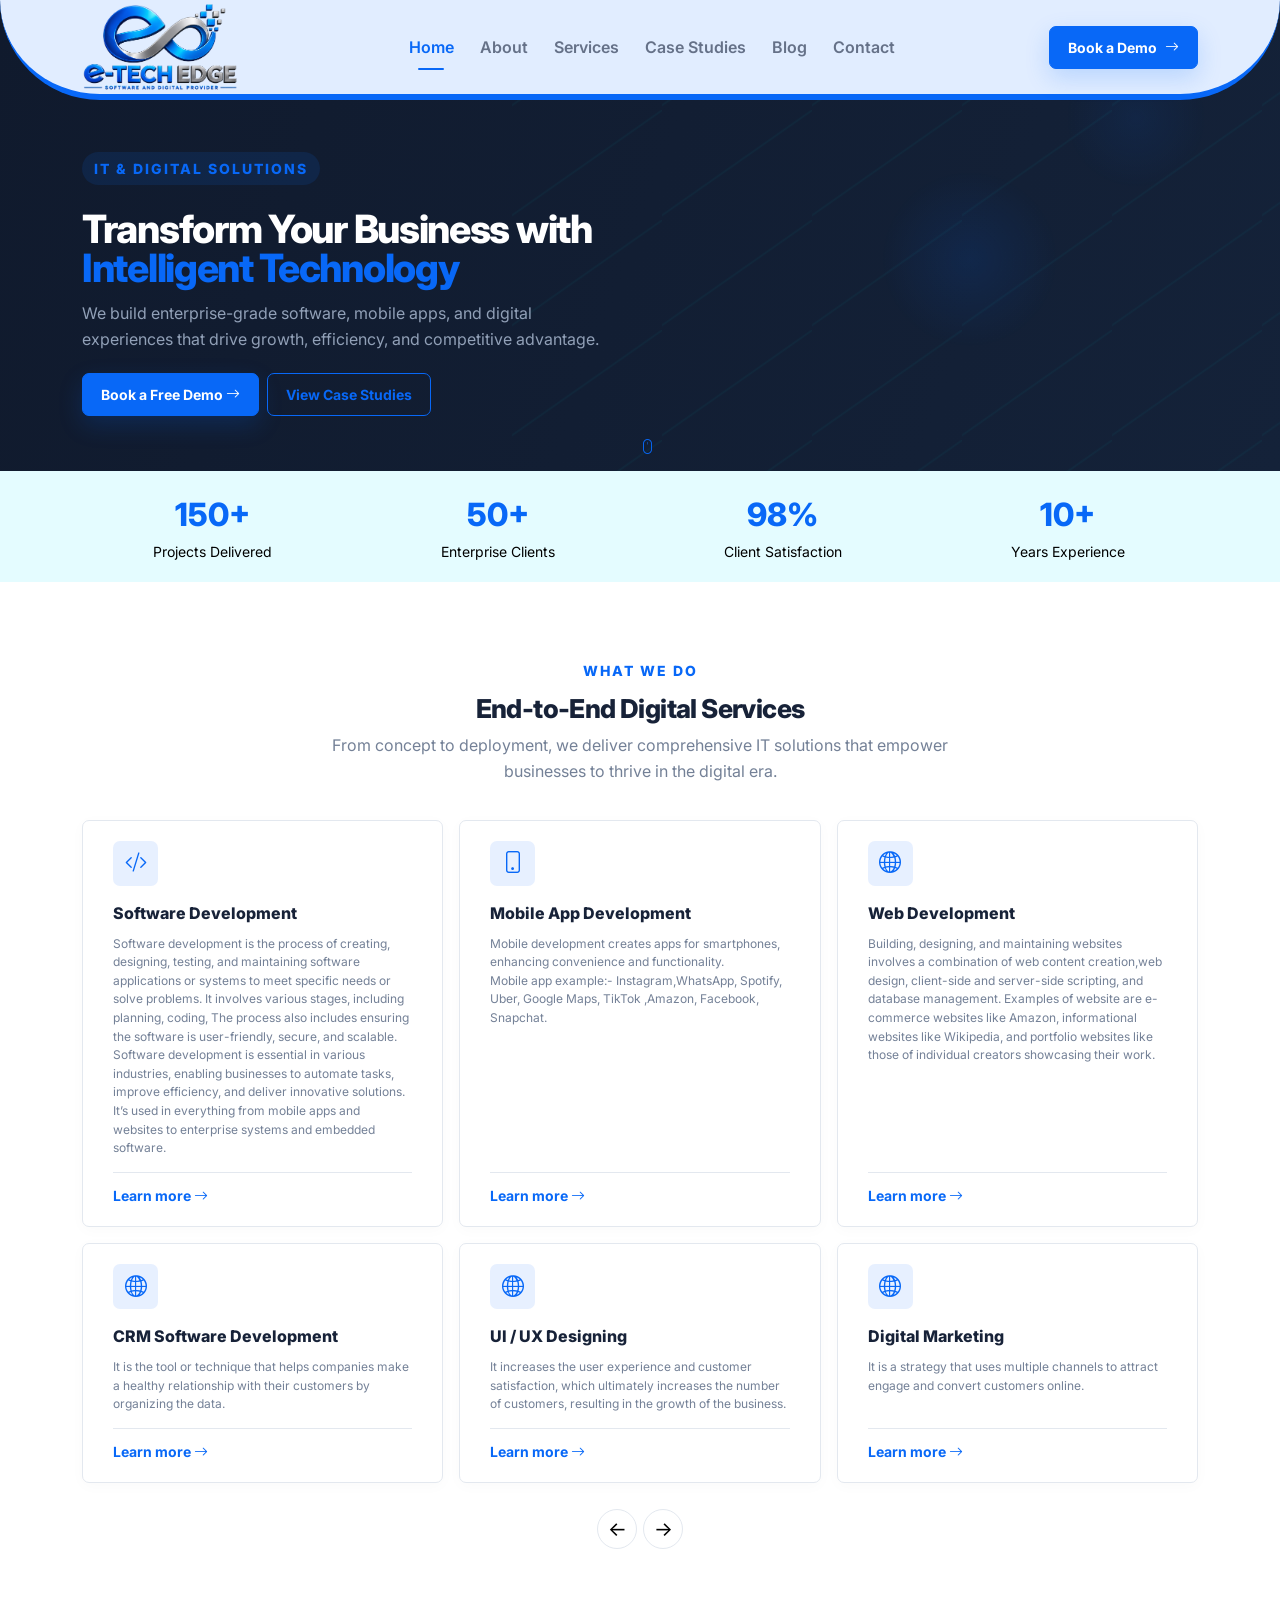
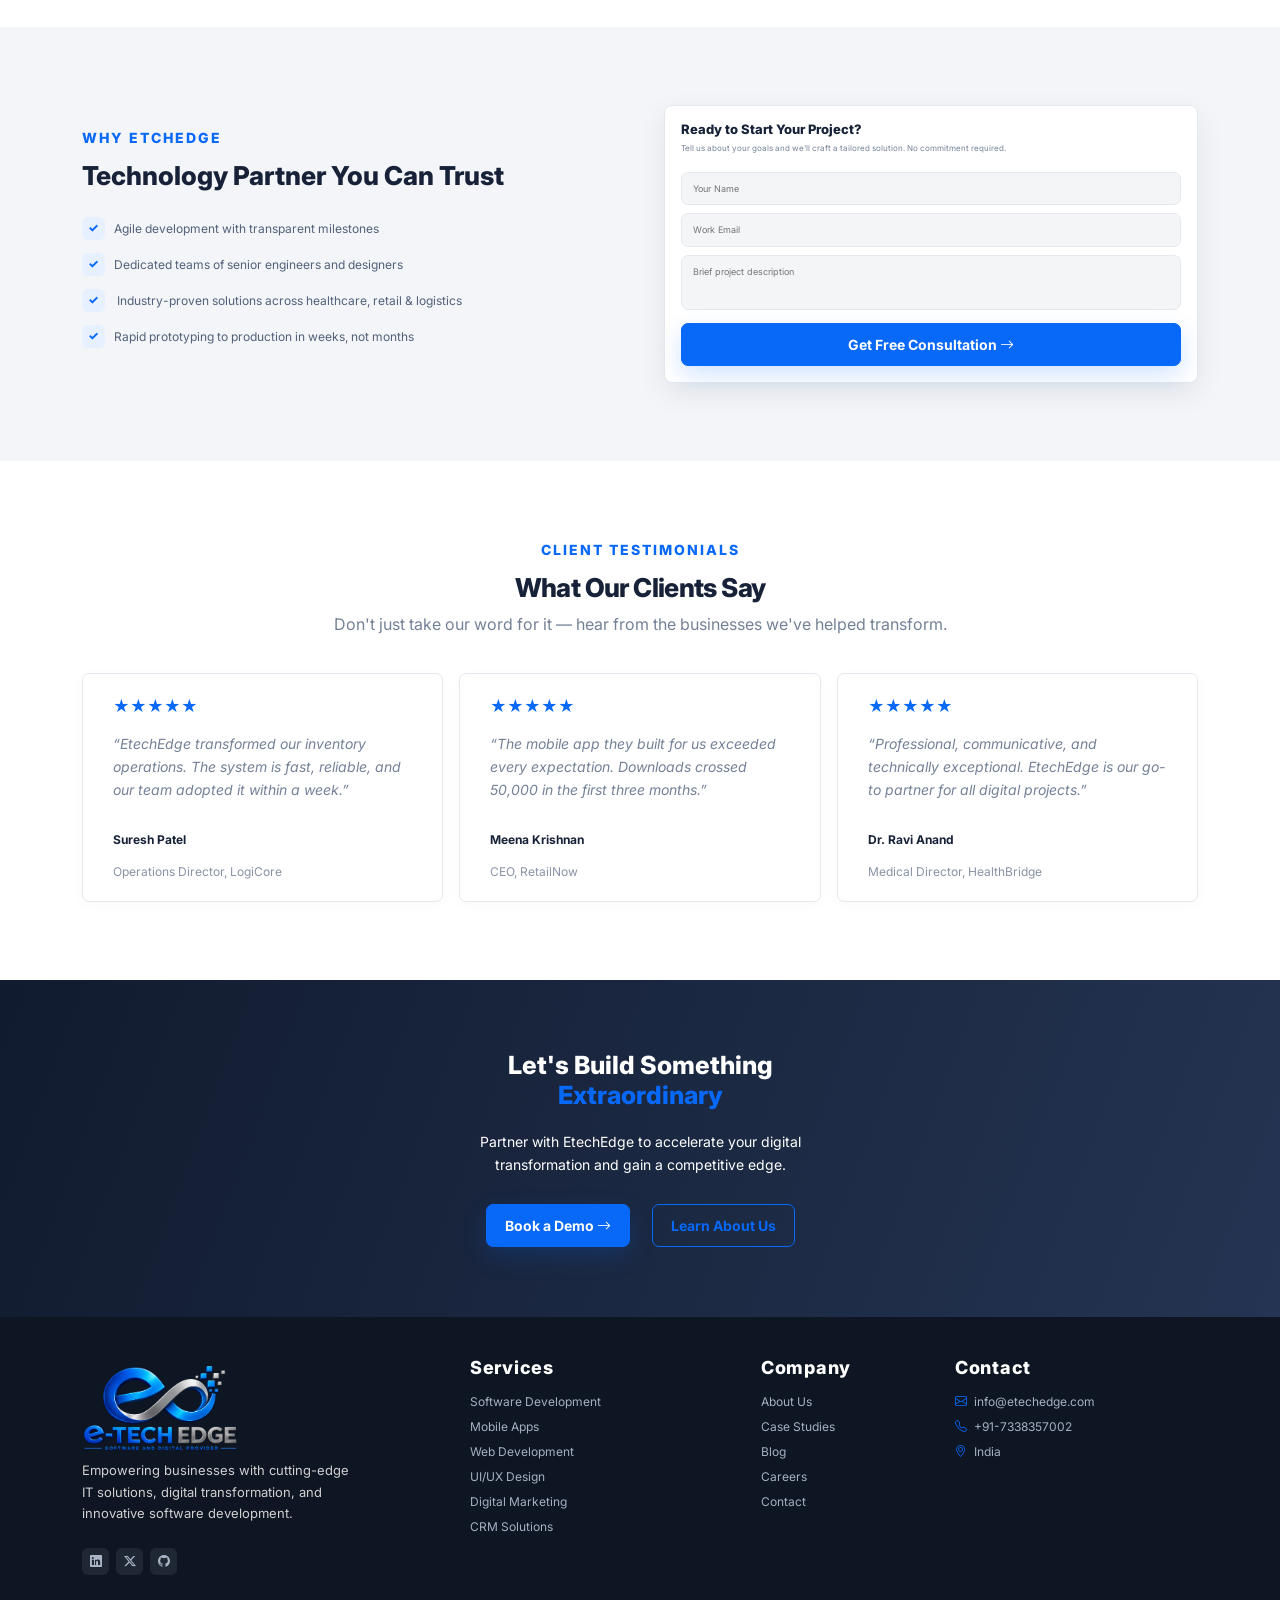
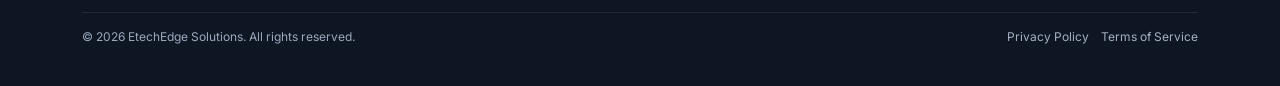
==== index.html @ 92650bec "project upload from local to git" ====
<!doctype html>
<html lang="en">
  <head>
    <meta charset="utf-8" />
    <meta name="viewport" content="width=device-width, initial-scale=1" />
    <meta
      name="description"
      content="EtechEdge Solutions - IT & Digital Solutions"
    />
    <title>Home | EtechEdge</title>
    <link
      href="https://cdn.jsdelivr.net/npm/bootstrap@5.3.3/dist/css/bootstrap.min.css"
      rel="stylesheet"
    />
    <link
      href="https://cdn.jsdelivr.net/npm/bootstrap-icons@1.11.3/font/bootstrap-icons.css"
      rel="stylesheet"
    />
    <link
      href="https://fonts.googleapis.com/css2?family=Inter:wght@400;500;600;700;800&display=swap"
      rel="stylesheet"
    />
    <link rel="stylesheet" href="style.css" />
  </head>
  <body>
    <nav class="navbar navbar-expand-lg fixed-top" id="mainNav">
      <div class="container">
        <a class="navbar-brand" href="index.html"
          ><img
            src="assets/comp-logo.png"
            alt="comp-logo"
            class="img-logo img-fluid"
        /></a>
        <button
          class="navbar-toggler"
          type="button"
          data-bs-toggle="collapse"
          data-bs-target="#navMenu"
        >
          <i class="bi bi-list"></i>
        </button>
        <div class="collapse navbar-collapse" id="navMenu">
          <ul class="navbar-nav mx-auto align-items-lg-center">
            <li>
              <a class="nav-link" data-page="home" href="index.html">Home</a>
            </li>
            <li>
              <a class="nav-link" data-page="about" href="about.html">About</a>
            </li>
            <li>
              <a class="nav-link" data-page="services" href="services.html"
                >Services</a
              >
            </li>
            <li>
              <a
                class="nav-link"
                data-page="case-studies"
                href="case-studies.html"
                >Case Studies</a
              >
            </li>
            <li>
              <a class="nav-link" data-page="blog" href="blog.html">Blog</a>
            </li>
            <li>
              <a class="nav-link" data-page="contact" href="contact.html"
                >Contact</a
              >
            </li>
          </ul>
          <a
            class="btn btn-primary-custom d-none d-lg-inline-flex"
            href="contact.html"
            >Book a Demo <i class="bi bi-arrow-right ms-2"></i
          ></a>
        </div>
      </div>
    </nav>

    <section class="home-hero">
      <div class="hero-network"></div>
      <div class="container">
        <div class="hero-copy reveal">
          <span class="eyebrow pill">IT & DIGITAL SOLUTIONS</span>
          <h1>
            Transform Your Business with<br /><span
              >Intelligent Technology</span
            >
          </h1>
          <p>
            We build enterprise-grade software, mobile apps, and digital<br
              class="d-none d-md-block"
            />
            experiences that drive growth, efficiency, and competitive
            advantage.
          </p>
          <div class="hero-actions">
            <a href="contact.html" class="btn btn-primary-custom"
              >Book a Free Demo <i class="bi bi-arrow-right"></i></a
            ><a href="case-studies.html" class="btn btn-outline-custom"
              >View Case Studies</a
            >
          </div>
        </div>
        <div class="scroll-dot"><i class="bi bi-mouse"></i></div>
      </div>
    </section>
    <section class="stats-strip">
      <div class="container">
        <div class="row text-center">
          <div class="col-6 col-lg-3">
            <strong data-count="150">0+</strong><span>Projects Delivered</span>
          </div>
          <div class="col-6 col-lg-3">
            <strong data-count="50">0+</strong><span>Enterprise Clients</span>
          </div>
          <div class="col-6 col-lg-3">
            <strong data-count="98">0%</strong><span>Client Satisfaction</span>
          </div>
          <div class="col-6 col-lg-3">
            <strong data-count="10">0+</strong><span>Years Experience</span>
          </div>
        </div>
      </div>
    </section>
    <section class="section services-preview">
      <div class="container">
        <div class="section-title text-center">
          <span class="section-label">WHAT WE DO</span>
          <h2>End-to-End Digital Services</h2>
          <p>
            From concept to deployment, we deliver comprehensive IT solutions
            that empower<br class="d-none d-md-block" />
            businesses to thrive in the digital era.
          </p>
        </div>
        <div class="row g-3">
          <div class="col-md-4">
            <div class="service-card">
              <div class="srv-box">
                <div class="icon-box"><i class="bi bi-code-slash"></i></div>
              <h3>Software Development</h3>
              <p>
                Software development is the process of creating, designing,
                testing, and maintaining software applications or systems to
                meet specific needs or solve problems. It involves various
                stages, including planning, coding, The process also includes
                ensuring the software is user-friendly, secure, and scalable.
                Software development is essential in various industries,
                enabling businesses to automate tasks, improve efficiency, and
                deliver innovative solutions. It’s used in everything from
                mobile apps and websites to enterprise systems and embedded
                software.
              </p>
              </div>
              <a href="services.html"
                >Learn more <i class="bi bi-arrow-right"></i
              ></a>
            </div>
          </div>
          <div class="col-md-4">
            <div class="service-card">
              <div class="srv-box">
                <div class="icon-box"><i class="bi bi-phone"></i></div>
              <h3>Mobile App Development</h3>
              <p>
                Mobile development creates apps for smartphones, enhancing
                convenience and functionality. <br />Mobile app example:-
                Instagram,WhatsApp, Spotify, Uber, Google Maps, TikTok ,Amazon,
                Facebook, Snapchat.
              </p>
              </div>
              <a href="services.html"
                >Learn more <i class="bi bi-arrow-right"></i
              ></a>
            </div>
          </div>
          <div class="col-md-4">
            <div class="service-card">
              <div class="srv-box">
                <div class="icon-box"><i class="bi bi-globe2"></i></div>
              <h3>Web Development</h3>
              <p>
                Building, designing, and maintaining websites involves a
                combination of web content creation,web design, client-side and
                server-side scripting, and database management. Examples of
                website are e-commerce websites like Amazon, informational
                websites like Wikipedia, and portfolio websites like those of
                individual creators showcasing their work.
              </p>
              </div>
              <a href="services.html"
                >Learn more <i class="bi bi-arrow-right"></i
              ></a>
            </div>
          </div>
          <div class="col-md-4">
            <div class="service-card">
              <div class="srv-box">
                <div class="icon-box"><i class="bi bi-globe2"></i></div>
              <h3>CRM Software Development</h3>
              <p>
                It is the tool or technique that helps companies make a healthy
                relationship with their customers by organizing the data.
              </p>
              </div>
              <a href="services.html"
                >Learn more <i class="bi bi-arrow-right"></i
              ></a>
            </div>
          </div>
          <div class="col-md-4">
            <div class="service-card">
              <div class="srv-box">
                <div class="icon-box"><i class="bi bi-globe2"></i></div>
                <h3>UI / UX Designing</h3>
                <p>
                  It increases the user experience and customer satisfaction,
                  which ultimately increases the number of customers, resulting
                  in the growth of the business.
                </p>
              </div>
              <a href="services.html"
                >Learn more <i class="bi bi-arrow-right"></i
              ></a>
            </div>
          </div>
          <div class="col-md-4">
            <div class="service-card">
              <div class="srv-box">
                <div class="icon-box"><i class="bi bi-globe2"></i></div>
                <h3>Digital Marketing</h3>
                <p>
                  It is a strategy that uses multiple channels to attract engage
                  and convert customers online.
                </p>
              </div>
              <a href="services.html"
                >Learn more <i class="bi bi-arrow-right"></i
              ></a>
            </div>
          </div>
        </div>
        <div class="carousel-arrows"><button>←</button><button>→</button></div>
      </div>
    </section>
    <section class="section trust-section">
      <div class="container">
        <div class="row align-items-center g-5">
          <div class="col-lg-6">
            <span class="section-label">WHY ETCHEDGE</span>
            <h2>Technology Partner You Can Trust</h2>
            <ul class="check-list">
              <li>Agile development with transparent milestones</li>
              <li>Dedicated teams of senior engineers and designers</li>
              <li>
                Industry-proven solutions across healthcare, retail & logistics
              </li>
              <li>Rapid prototyping to production in weeks, not months</li>
            </ul>
          </div>
          <div class="col-lg-6">
            <div class="consult-card">
              <h3>Ready to Start Your Project?</h3>
              <p>
                Tell us about your goals and we'll craft a tailored solution. No
                commitment required.
              </p>
              <form class="quick-form">
                <input required placeholder="Your Name" /><input
                  required
                  type="email"
                  placeholder="Work Email"
                /><textarea
                  required
                  placeholder="Brief project description"
                ></textarea
                ><button class="btn btn-primary-custom w-100">
                  Get Free Consultation <i class="bi bi-arrow-right"></i>
                </button>
              </form>
            </div>
          </div>
        </div>
      </div>
    </section>
    <section class="section testimonials">
      <div class="container">
        <div class="section-title text-center">
          <span class="section-label">CLIENT TESTIMONIALS</span>
          <h2>What Our Clients Say</h2>
          <p>
            Don't just take our word for it — hear from the businesses we've
            helped transform.
          </p>
        </div>
        <div class="row g-3">
          <div class="col-md-4">
            <div class="testimonial-card">
              <b>★★★★★</b>
              <p>
                “EtechEdge transformed our inventory operations. The system is
                fast, reliable, and our team adopted it within a week.”
              </p>
              <strong>Suresh Patel</strong
              ><small>Operations Director, LogiCore</small>
            </div>
          </div>
          <div class="col-md-4">
            <div class="testimonial-card">
              <b>★★★★★</b>
              <p>
                “The mobile app they built for us exceeded every expectation.
                Downloads crossed 50,000 in the first three months.”
              </p>
              <strong>Meena Krishnan</strong><small>CEO, RetailNow</small>
            </div>
          </div>
          <div class="col-md-4">
            <div class="testimonial-card">
              <b>★★★★★</b>
              <p>
                “Professional, communicative, and technically exceptional.
                EtechEdge is our go-to partner for all digital projects.”
              </p>
              <strong>Dr. Ravi Anand</strong
              ><small>Medical Director, HealthBridge</small>
            </div>
          </div>
        </div>
      </div>
    </section>
    <!-- cta section -->
    <section class="cta-sec">
      <div class="int-div">
        <h2>
          Let's Build Something <br /><span style="color: #0868f7"
            >Extraordinary</span
          >
        </h2>
        <p>
          Partner with EtechEdge to accelerate your digital transformation and
          gain a competitive edge.
        </p>
        <div class="btn-div">
          <a href="contact.html" class="btn btn-primary-custom"
            >Book a Demo <i class="bi bi-arrow-right"></i></a
          ><a href="about.html" class="btn btn-outline-custom"
            >Learn About Us</a
          >
        </div>
      </div>
    </section>

    <footer class="footer">
      <div class="container">
        <div class="row g-5">
          <div class="col-lg-4">
            <a class="footer-brand" href="index.html"
              ><img
                src="assets/comp-logo.png"
                alt="comp-logo"
                class="img-logo img-fluid"
            /></a>
            <p>
              Empowering businesses with cutting-edge IT solutions, digital
              transformation, and innovative software development.
            </p>
            <div class="socials">
              <a href="#"><i class="bi bi-linkedin"></i></a>
              <a href="#"><i class="bi bi-twitter-x"></i></a>
              <a href="#"><i class="bi bi-github"></i></a>
            </div>
          </div>
          <div class="col-6 col-lg-3">
            <h4>Services</h4>
            <a href="services.html">Software Development</a
            ><a href="services.html">Mobile Apps</a>
            <a href="services.html">Web Development</a
            ><a href="services.html">UI/UX Design</a>
            <a href="services.html">Digital Marketing</a
            ><a href="services.html">CRM Solutions</a>
          </div>
          <div class="col-6 col-lg-2">
            <h4>Company</h4>
            <a href="about.html">About Us</a
            ><a href="case-studies.html">Case Studies</a>
            <a href="blog.html">Blog</a><a href="#">Careers</a
            ><a href="contact.html">Contact</a>
          </div>
          <div class="col-lg-3">
            <h4>Contact</h4>
            <a href="mailto:info@etechedge.com"
              ><i class="bi bi-envelope"></i> info@etechedge.com</a
            >
            <a href="tel:+917338357002"
              ><i class="bi bi-telephone"></i> +91-7338357002</a
            >
            <a href="#"><i class="bi bi-geo-alt"></i> India</a>
          </div>
        </div>
        <div class="footer-bottom">
          <span>© 2026 EtechEdge Solutions. All rights reserved.</span>
          <span
            ><a href="#">Privacy Policy</a> &nbsp;&nbsp;
            <a href="#">Terms of Service</a></span
          >
        </div>
      </div>
    </footer>

    <button id="backTop" class="back-top" aria-label="Back to top">
      <i class="bi bi-arrow-up"></i>
    </button>
    <script src="https://cdn.jsdelivr.net/npm/bootstrap@5.3.3/dist/js/bootstrap.bundle.min.js"></script>
    <script src="script.js"></script>
  </body>
</html>
---- style.css ----
:root {
  --navy: #101a2d;
  --navy2: #1e2e4d;
  --blue: #0868f7;
  --blue2: #2379ff;
  --soft: #f4f6f9;
  --softblue: #e7f0ff;
  --text: #172238;
  --muted: #748197;
  --border: #e3e8ef;
  --white: #fff;
}
* {
  box-sizing: border-box;
}
html {
  scroll-behavior: smooth;
  scroll-padding-top: 70px;
}
body {
  margin: 0;
  font-family: Inter, Arial, sans-serif;
  color: var(--text);
  background: #fff;
  font-size: 13px;
  overflow-x: hidden;
}
a {
  text-decoration: none;
}
p {
  color: var(--muted);
  line-height: 1.65;
}
.navbar {
  height: 100px;
  background: rgb(225 237 255);
  border-bottom: 6px solid #0868f7;
  border-radius: 0 0 180px 180px;
  backdrop-filter: blur(10px);
  transition: 0.25s;
  z-index: 1000;
}

img.img-logo.img-fluid {
  width: 156px;
  height: auto;
}
.navbar.scrolled {
  box-shadow: 0 7px 25px rgba(20, 35, 55, 0.08);
}
.brand-mark {
  width: 30px;
  height: 30px;
  display: inline-flex;
  align-items: center;
  justify-content: center;
  background: #061d3b;
  color: #0be0df;
  font-weight: 800;
  font-size: 9px;
  border-radius: 1px;
  box-shadow: inset 0 -4px 0 rgba(8, 104, 247, 0.55);
}
.nav-link {
  color: #657188 !important;
  font-size: 16px;
  font-weight: 600;
  padding: 26px 13px !important;
  position: relative;
}
.nav-link:hover,
.nav-link.active {
  color: var(--blue) !important;
}
.nav-link.active:after {
  content: "";
  position: absolute;
  bottom: 15px;
  left: 50%;
  transform: translateX(-50%);
  width: 26px;
  height: 2px;
  background: var(--blue);
  border-radius: 4px;
}
.navbar-toggler {
  border: 0;
  font-size: 25px;
}
.navbar-toggler:focus {
  box-shadow: none;
}
.btn-primary-custom {
  background: var(--blue);
  border: 1px solid var(--blue);
  color: #fff;
  border-radius: 7px;
  padding: 10px 18px;
  font-size: 14px;
  font-weight: 700;
  box-shadow: 0 9px 24px rgba(8, 104, 247, 0.18);
  transition: 0.2s;
}
.btn-primary-custom:hover {
  background: #0059df;
  border-color: #0059df;
  color: #fff;
  transform: translateY(-1px);
}
.btn-outline-custom {
  color: var(--blue);
  border: 1px solid var(--blue);
  border-radius: 7px;
  padding: 10px 18px;
  font-size: 14px;
  font-weight: 700;
  margin-left: 8px;
}
.btn-outline-custom:hover {
  background: var(--blue);
  color: #fff;
}
.eyebrow,
.section-label {
  display: inline-block;
  color: var(--blue);
  font-size: 14px;
  font-weight: 800;
  letter-spacing: 2px;
  margin-bottom: 12px;
}
.pill {
  background: rgba(8, 104, 247, 0.12);
  padding: 6px 12px;
  border-radius: 30px;
}
.home-hero {
  margin-top: 0;
  padding-top: 82px;
  min-height: 360px;
  background: linear-gradient(110deg, #101a2d, #142239);
  position: relative;
  overflow: hidden;
  color: #fff;
}
.hero-network {
  position: absolute;
  right: -5%;
  top: 0;
  width: 65%;
  height: 100%;
  opacity: 0.6;
  background:
    radial-gradient(
      circle at 55% 55%,
      rgba(8, 104, 247, 0.18),
      transparent 17%
    ),
    radial-gradient(
      circle at 75% 25%,
      rgba(8, 104, 247, 0.13),
      transparent 10%
    ),
    linear-gradient(
      145deg,
      transparent 48%,
      rgba(0, 185, 190, 0.1) 49%,
      transparent 50%
    );
  background-size:
    auto,
    auto,
    150px 110px;
}
.hero-copy {
  padding: 70px 0 55px;
  position: relative;
  z-index: 2;
}
.hero-copy h1 {
  font-size: 39px;
  line-height: 1.01;
  letter-spacing: -1.3px;
  font-weight: 800;
  margin: 12px 0;
}
.hero-copy h1 span {
  color: var(--blue);
}
.hero-copy p {
  font-size: 16px;
  color: #91a0b7;
}
.hero-actions {
  margin-top: 20px;
}
.scroll-dot {
  position: absolute;
  bottom: 12px;
  left: 50%;
  color: var(--blue);
  font-size: 15px;
}
.stats-strip {
  background: #e4fcff;
  padding: 20px 0;
}
.stats-strip strong {
  display: block;
  color: var(--blue);
  font-size: 32px;
  font-weight: 800;
}
.stats-strip span {
  display: block;
  color: #000000;
  font-size: 14px;
  margin-top: 2px;
}
.section {
  padding: 78px 0;
}
.section-title {
  margin: 0 auto 35px;
}
.section-title h2 {
  font-size: 26px;
  font-weight: 800;
  margin: 0 0 8px;
  letter-spacing: -0.6px;
}
.section-title p {
  font-size: 16px;
  margin: 0;
}
.service-card,
.testimonial-card,
.value-card,
.leader-card {
  height: 100%;
  border: 1px solid var(--border);
  border-radius: 7px;
  background: #fff;
  display: flex;
  flex-direction: column;
  padding: 20px 30px;
  gap: 14px;
  box-shadow: 0 3px 15px rgba(20, 35, 55, 0.025);
  transition: 0.25s;
}
.service-card:hover,
.testimonial-card:hover,
.value-card:hover,
.leader-card:hover {
  transform: translateY(-4px);
  box-shadow: 0 15px 35px rgba(20, 35, 55, 0.08);
}
.icon-box {
  width: 45px;
  height: 45px;
  display: flex;
  align-items: center;
  justify-content: center;
  background: var(--softblue);
  color: var(--blue);
  border-radius: 7px;
  font-size: 22px;
  margin-bottom: 6px;
}
.service-card h3,
.value-card h3,
.leader-card h3 {
  font-size: 16px;
  font-weight: 800;
  margin-bottom: 0px;
}
.service-card p,
.value-card p {
  font-size: 12px;
  line-height: 1.55;
  margin-bottom: 0px;
}
.service-card a {
  font-size: 14px;
  color: var(--blue);
  font-weight: 700;
  border-top: 1px solid var(--border);
  display: block;
  padding-top: 12px;
}
.service-card{
  justify-content: space-between;
}
.srv-box{
  display: flex;
  flex-direction: column;
  gap: 12px;
}
.carousel-arrows {
  text-align: center;
  /* margin-top: 28px; */
  padding-top: 26px;
}
.carousel-arrows button {
  border: 1px solid var(--border);
  background: #fff;
  width: 40px;
  height: 40px;
  border-radius: 50%;
  margin: 0 3px;
  color: #000000;
  font-size: 20px !important;
}
.trust-section {
  background: #f3f5f8;
}
.trust-section h2 {
  font-size: 26px;
  font-weight: 800;
  margin-bottom: 25px;
}
.check-list {
  padding: 0;
  margin: 0;
  list-style: none;
}
.check-list li {
  font-size: 12px;
  margin: 13px 0;
  color: #536179;
}
.check-list li:before {
  content: "✓";
  display: inline-flex;
  width: 23px;
  height: 23px;
  align-items: center;
  justify-content: center;
  margin-right: 9px;
  background: var(--softblue);
  color: var(--blue);
  border-radius: 6px;
  font-weight: 800;
}
.consult-card {
  background: #fff;
  border: 1px solid var(--border);
  padding: 16px;
  border-radius: 8px;
  box-shadow: 0 10px 30px rgba(20, 35, 55, 0.07);
}
.consult-card h3 {
  font-size: 13px;
  font-weight: 800;
  margin: 0 0 5px;
}
.consult-card p {
  font-size: 8px;
}
.consult-card input,
.consult-card textarea {
  width: 100%;
  border: 1px solid #e5e9ef;
  background: #f4f5f7;
  border-radius: 7px;
  padding: 9px 11px;
  font-size: 9px;
  margin-bottom: 8px;
}
.consult-card textarea {
  height: 55px;
  resize: none;
}
.testimonial-card b {
  color: var(--blue);
  font-size: 16px;
}
.testimonial-card p {
  font-size: 14px;
  font-style: italic;
  /* margin: 11px 0; */
}
.testimonial-card strong,
.testimonial-card small {
  display: block;
  font-size: 12px;
}
.testimonial-card small {
  color: #8993a5;
}

section.cta-sec {
  padding: 30px 0;
  background: linear-gradient(110deg, #111b2f, #243452);
  align-items: center;
  display: flex;
  flex-direction: column;
}
.int-div {
  width: 80%;
  align-items: center;
  text-align: center;
  justify-content: center;
  display: flex;
  flex-direction: column;
  gap: 12px;
  padding: 40px 0;
}
.int-div h2 {
  font-size: 25px;
  font-weight: 800;
  color: #ffffff;
}
.int-div p {
  color: #ffffff;
  font-size: 14px;
  width: 36%;
}
.int-div .btn-div {
  display: flex;
  gap: 14px;
}

.footer {
  display: flex;
  align-items: center;
  justify-content: center;
  background: #0e1523;
  color: #9ba9bd;
  padding: 40px;
}
.footer .container {
  padding: 40px 14 0 !important;
  margin: 0 !important;
}
.footer-brand {
  display: inline-block;
  margin-bottom: 13px;
}
.footer p {
  max-width: 275px;
  font-size: 13px;
  color: #d0d0d0;
}
.footer h4 {
  color: #fff;
  font-size: 18px;
  font-weight: 800;
  letter-spacing: 0.7px;
  margin-bottom: 14px;
}
.footer a {
  display: block;
  color: #a5b0c2;
  font-size: 12px;
  margin: 7px 0;
}
.footer a:hover {
  color: #fff;
}
.footer a i {
  color: var(--blue);
  margin-right: 4px;
}
.socials {
  display: flex;
  gap: 7px;
}
.socials a {
  width: 27px;
  height: 27px;
  display: flex;
  align-items: center;
  justify-content: center;
  background: rgba(255, 255, 255, 0.08);
  border-radius: 6px;
}
.socials a i {
  margin: 0;
  color: #aab5c8;
}
.footer-bottom {
  display: flex;
  justify-content: space-between;
  border-top: 1px solid rgba(255, 255, 255, 0.08);
  margin-top: 30px;
  padding-top: 15px;
  font-size: 12px;
}
.footer-bottom a {
  display: inline;
  font-size: 12px;
}
.inner-hero {
  height: 372px;
  padding-top: 100px;
  display: flex;
  align-items: center;
  color: #fff;
  background: linear-gradient(110deg, #111b2e, #22324e);
  position: relative;
  overflow: hidden;
}
.inner-hero:after {
  content: "";
  position: absolute;
  inset: 0;
  background: radial-gradient(
    circle at 78% 35%,
    rgba(8, 104, 247, 0.12),
    transparent 25%
  );
  pointer-events: none;
}
.inner-hero .container {
  position: relative;
  z-index: 2;
}
.inner-hero h1 {
  font-size: 39px;
  line-height: 1.02;
  font-weight: 800;
  letter-spacing: -1px;
  margin: 0 0 12px;
}
.inner-hero p {
  font-size: 16px;
  color: #9aa8bd;
  margin: 0;
}
.body-copy {
  font-size: 16px;
}
.mini-stats {
  display: flex;
  gap: 28px;
  margin-top: 17px;
}
.mini-stats b {
  display: block;
  color: var(--blue);
  font-size: 24px;
}
.mini-stats small {
  font-size: 12 px;
  color: #8590a2;
}
.about-image {
  position: relative;
  max-width: 470px;
  margin-left: auto;
}
.about-image img {
  width: 100%;
  height: 220px;
  object-fit: cover;
  border-radius: 10px;
  display: block;
}
.about-image span {
  position: absolute;
  left: -10px;
  bottom: -10px;
  background: var(--blue);
  color: #fff;
  border-radius: 8px;
  padding: 10px 12px;
  box-shadow: 0 9px 22px rgba(8, 104, 247, 0.25);
}
.about-image b,
.about-image small {
  display: block;
}
.about-image b {
  font-size: 15px;
}
.about-image small {
  font-size: 7px;
}
.light-section {
  background: #e1edff;
}
.value-card {
  padding: 15px;
  min-height: 140px;
}
.timeline {
  width: min(100%, 400px);
  margin: auto;
  position: relative;
}
.timeline:before {
  content: "";
  position: absolute;
  left: 15px;
  top: 15px;
  bottom: 15px;
  width: 1px;
  background: #d7e3fa;
}
.timeline-item {
  display: grid;
  grid-template-columns: 31px 1fr;
  gap: 14px;
  min-height: 82px;
  position: relative;
}
.timeline-item > b {
  z-index: 1;
  width: 31px;
  height: 31px;
  border-radius: 50%;
  display: flex;
  align-items: center;
  justify-content: center;
  background: var(--blue);
  color: #fff;
  font-size: 9px;
  box-shadow: 0 8px 20px rgba(8, 104, 247, 0.18);
}
.timeline-item h3 {
  font-size: 10px;
  font-weight: 800;
  margin: 2px 0 4px;
}
.timeline-item p {
  font-size: 8px;
  margin: 0;
}
.leader-card {
  min-height: 125px;
  text-align: center;
  display: flex;
  flex-direction: column;
  align-items: center;
  justify-content: center;
}
.leader-card > span {
  width: 43px;
  height: 43px;
  border-radius: 8px;
  background: linear-gradient(135deg, #dbe9ff, #c5d5eb);
  display: flex;
  align-items: center;
  justify-content: center;
  color: var(--blue);
  font-weight: 800;
  font-size: 11px;
  margin-bottom: 9px;
}
.leader-card p {
  color: var(--blue);
  font-size: 12px;
  margin: 0;
}
.filter-strip {
  background: #f3f5f8;
  border-top: 1px solid #e5e9ef;
  border-bottom: 1px solid #e5e9ef;
  padding: 14px 0;
}
.filter-strip .container {
  display: flex;
  flex-wrap: wrap;
  gap: 8px;
}
.filter-strip span,
.filter-strip button {
  border: 1px solid #e0e5ec;
  background: #fff;
  border-radius: 20px;
  color: #7d8797;
  font-size: 7px;
  font-weight: 700;
  letter-spacing: 0.5px;
  padding: 6px 11px;
}
.filter-strip button.active,
.filter-strip button:hover {
  background: var(--blue);
  color: #fff;
  border-color: var(--blue);
}
.services-hero {
  background: linear-gradient(110deg, #0f1c2d, #102e48);
}
.service-row {
  display: grid;
  grid-template-columns: 1fr 1fr;
  gap: 65px;
  align-items: center;
  margin-bottom: 55px;
}
.service-row.reverse .capability {
  order: 1;
}
.service-row.reverse .service-info {
  order: 2;
}
.service-info h2 {
  font-size: 22px;
  font-weight: 800;
  margin: 0 0 5px;
}
.service-info > b {
  color: var(--blue);
  font-size: 9px;
}
.service-info p {
  font-size: 9px;
  max-width: 500px;
}
.capability {
  background: #eaf2ff;
  padding: 18px;
  border-radius: 9px;
}
.capability.gray {
  background: #f0f1f3;
}
.capability h4 {
  font-size: 8px;
  font-weight: 800;
  margin: 0 0 10px;
}
.capability ul {
  list-style: none;
  padding: 0;
  margin: 0;
}
.capability li {
  font-size: 8px;
  color: #58657a;
  margin: 7px 0;
}
.capability li:before {
  content: "✓";
  color: var(--blue);
  font-weight: 800;
  margin-right: 8px;
}
.cases-hero {
  background: linear-gradient(110deg, #111b2f, #22324e);
}
.case-card {
  border: 1px solid var(--border);
  border-radius: 9px;
  overflow: hidden;
  background: #fff;
}
.case-metric {
  height: 128px;
  background: linear-gradient(145deg, #d7e6ff, #edf4ff);
  display: flex;
  flex-direction: column;
  align-items: center;
  justify-content: center;
}
.case-metric.gray-metric {
  background: linear-gradient(145deg, #e2e3e6, #f3f4f5);
}
.case-metric .icon-box {
  margin: 0 0 5px;
}
.case-metric strong {
  font-size: 25px;
  color: var(--blue);
  font-weight: 800;
}
.case-metric small {
  font-size: 7px;
  color: #69768c;
}
.case-body {
  padding: 18px;
}
.tags {
  display: flex;
  gap: 5px;
  flex-wrap: wrap;
}
.tags span {
  font-size: 7px;
  color: var(--blue);
  background: #edf4ff;
  border-radius: 20px;
  padding: 5px 8px;
  font-weight: 700;
}
.case-body h3 {
  font-size: 16px;
  font-weight: 800;
  margin: 10px 0 2px;
}
.case-body > small {
  font-size: 8px;
  color: #7d8899;
}
.case-box {
  background: #f2f3f6;
  border-radius: 7px;
  padding: 10px;
  margin-top: 10px;
}
.case-box b {
  font-size: 8px;
}
.case-box p {
  font-size: 7px;
  margin: 5px 0 0;
}
.case-body h4 {
  font-size: 9px;
  margin: 12px 0 8px;
}
.result-pills {
  display: flex;
  flex-wrap: wrap;
  gap: 5px;
}
.result-pills span {
  font-size: 7px;
  border: 1px solid #cfe0fb;
  color: #5e6c81;
  padding: 5px 7px;
  border-radius: 20px;
}
.blog-hero {
  background:
    linear-gradient(rgba(15, 28, 46, 0.85), rgba(24, 40, 63, 0.92)),
    radial-gradient(circle at 65% 30%, #3d5168, transparent 28%);
}
.featured-blog {
  display: grid;
  grid-template-columns: 1fr 1fr;
  border: 1px solid var(--border);
  border-radius: 9px;
  overflow: hidden;
  box-shadow: 0 8px 25px rgba(20, 35, 55, 0.05);
}
.featured-art {
  min-height: 200px;
  background: linear-gradient(145deg, #d5e5ff, #f0f5ff);
  display: flex;
  align-items: center;
  justify-content: center;
  flex-direction: column;
  color: var(--blue);
  font-size: 8px;
  font-weight: 700;
  letter-spacing: 1px;
}
.featured-art .icon-box {
  width: 37px;
  height: 37px;
}
.featured-copy {
  padding: 27px 25px;
}
.featured-copy label {
  font-size: 7px;
  background: #e8f1ff;
  color: var(--blue);
  padding: 5px 9px;
  border-radius: 20px;
  font-weight: 700;
}
.featured-copy h2 {
  font-size: 18px;
  line-height: 1.1;
  font-weight: 800;
  margin: 13px 0 7px;
}
.featured-copy p {
  font-size: 8px;
}
.featured-copy small {
  font-size: 7px;
  color: #7e899a;
}
.post-card {
  height: 100%;
  border: 1px solid var(--border);
  border-radius: 8px;
  overflow: hidden;
  background: #fff;
  box-shadow: 0 4px 16px rgba(20, 35, 55, 0.025);
}
.post-art {
  height: 80px;
  background: linear-gradient(145deg, #e0e1e4, #f2f3f5);
  display: flex;
  align-items: center;
  justify-content: center;
  color: var(--blue);
  font-size: 7px;
  font-weight: 800;
  letter-spacing: 1px;
}
.post-art.blue-art {
  background: linear-gradient(145deg, #d5e5ff, #edf4ff);
}
.post-body {
  padding: 14px;
}
.post-body h3 {
  font-size: 10px;
  line-height: 1.3;
  font-weight: 800;
}
.post-body p {
  font-size: 7px;
  line-height: 1.55;
}
.post-body small {
  font-size: 7px;
  color: #7d8799;
}
.load-more {
  border: 1px solid var(--border);
  border-radius: 8px;
  background: #fff;
  font-size: 9px;
  padding: 9px 17px;
}
.newsletter h2 {
  font-size: 25px;
  font-weight: 800;
}
.newsletter p {
  font-size: 9px;
}
.newsletter-form {
  display: flex;
  justify-content: center;
  gap: 7px;
  margin-top: 20px;
}
.newsletter-form input {
  width: 180px;
  border: 1px solid var(--border);
  border-radius: 7px;
  padding: 9px 10px;
  font-size: 8px;
}
.contact-hero {
  background: linear-gradient(110deg, #111b2e, #22324e);
  /* min-height: 328px; */
}
.contact-hero h1 {
  font-size: 40px;
}
.contact-section h2 {
  font-size: 32px;
  font-weight: 800;
}
.contact-info {
  margin-top: 25px;
}
.contact-info > div {
  display: flex;
  gap: 13px;
  margin: 15px 0;
}
.contact-info > div > span {
  width: 38px;
  height: 38px;
  font-size: 20px;
  display: flex;
  align-items: center;
  justify-content: center;
  color: var(--blue);
  background: var(--softblue);
  border-radius: 8px;
}
.contact-info p {
  margin: 0;
}
.contact-info small,
.contact-info b {
  display: block;
}
.contact-info small {
  font-size: 14px;
  font-weight: 700;
  letter-spacing: 1px;
}
.contact-info b {
  font-size: 14px;
  color: var(--text);
}
.contact-form-card {
  border: 1px solid var(--border);
  border-radius: 11px;
  padding: 28px;
  box-shadow: 0 12px 30px rgba(20, 35, 55, 0.06);
}
.contact-form-card label {
  display: block;
  color: #58677e;
  font-size: 14px;
  letter-spacing: 0.8px;
  margin-bottom: 7px;
}
.contact-form-card input,
.contact-form-card select,
.contact-form-card textarea {
  width: 100%;
  border: 1px solid #e2e6ec;
  background: #f4f5f7;
  border-radius: 8px;
  padding: 11px 12px;
  font-size: 12px;
  color: #5c6a7f;
  outline: 0;
}
.contact-form-card textarea {
  resize: vertical;
}
.contact-form-card input:focus,
.contact-form-card select:focus,
.contact-form-card textarea:focus {
  border-color: #9bc2ff;
  box-shadow: 0 0 0 3px rgba(8, 104, 247, 0.08);
}
#formMessage {
  font-size: 9px;
  margin-top: 10px;
  color: #168449;
}
.back-top {
  position: fixed;
  right: 18px;
  bottom: 18px;
  width: 38px;
  height: 38px;
  border: 0;
  border-radius: 50%;
  background: var(--blue);
  color: #fff;
  display: none;
  z-index: 999;
  box-shadow: 0 8px 20px rgba(8, 104, 247, 0.25);
}
.back-top.show {
  display: block;
}
.reveal {
  opacity: 0;
  transform: translateY(16px);
  transition: 0.7s;
}
.reveal.visible {
  opacity: 1;
  transform: none;
}
@media (max-width: 991px) {
  .navbar {
    height: 62px;
  }
  .nav-link {
    padding: 10px 0 !important;
  }
  .nav-link.active:after {
    display: none;
  }
  .navbar-collapse {
    background: #fff;
    padding: 10px 0 15px;
  }
  .home-hero,
  .inner-hero {
    margin-top: 62px;
  }
  .service-row {
    grid-template-columns: 1fr;
    gap: 20px;
  }
  .service-row.reverse .capability,
  .service-row.reverse .service-info {
    order: initial;
  }
  .about-image {
    margin: auto;
  }
  .contact-hero {
    min-height: 300px;
  }
}
@media (max-width: 767px) {
  .section {
    padding: 60px 0;
  }
  .hero-copy {
    padding: 55px 0;
  }
  .hero-copy h1,
  .inner-hero h1,
  .contact-hero h1 {
    font-size: 32px;
  }
  .inner-hero {
    min-height: 260px;
  }
  .featured-blog {
    grid-template-columns: 1fr;
  }
  .featured-art {
    min-height: 150px;
  }
  .newsletter-form {
    flex-direction: column;
    align-items: center;
  }
  .newsletter-form input {
    width: 100%;
    max-width: 300px;
  }
  .footer-bottom {
    flex-direction: column;
    gap: 7px;
  }
  .service-row {
    margin-bottom: 45px;
  }
  .contact-form-card {
    padding: 18px;
  }
}
@media (max-width: 420px) {
  .hero-copy h1,
  .inner-hero h1,
  .contact-hero h1 {
    font-size: 29px;
  }
  .btn-primary-custom,
  .btn-outline-custom {
    font-size: 10px;
    padding: 9px 13px;
  }
  .mini-stats {
    gap: 18px;
  }
}
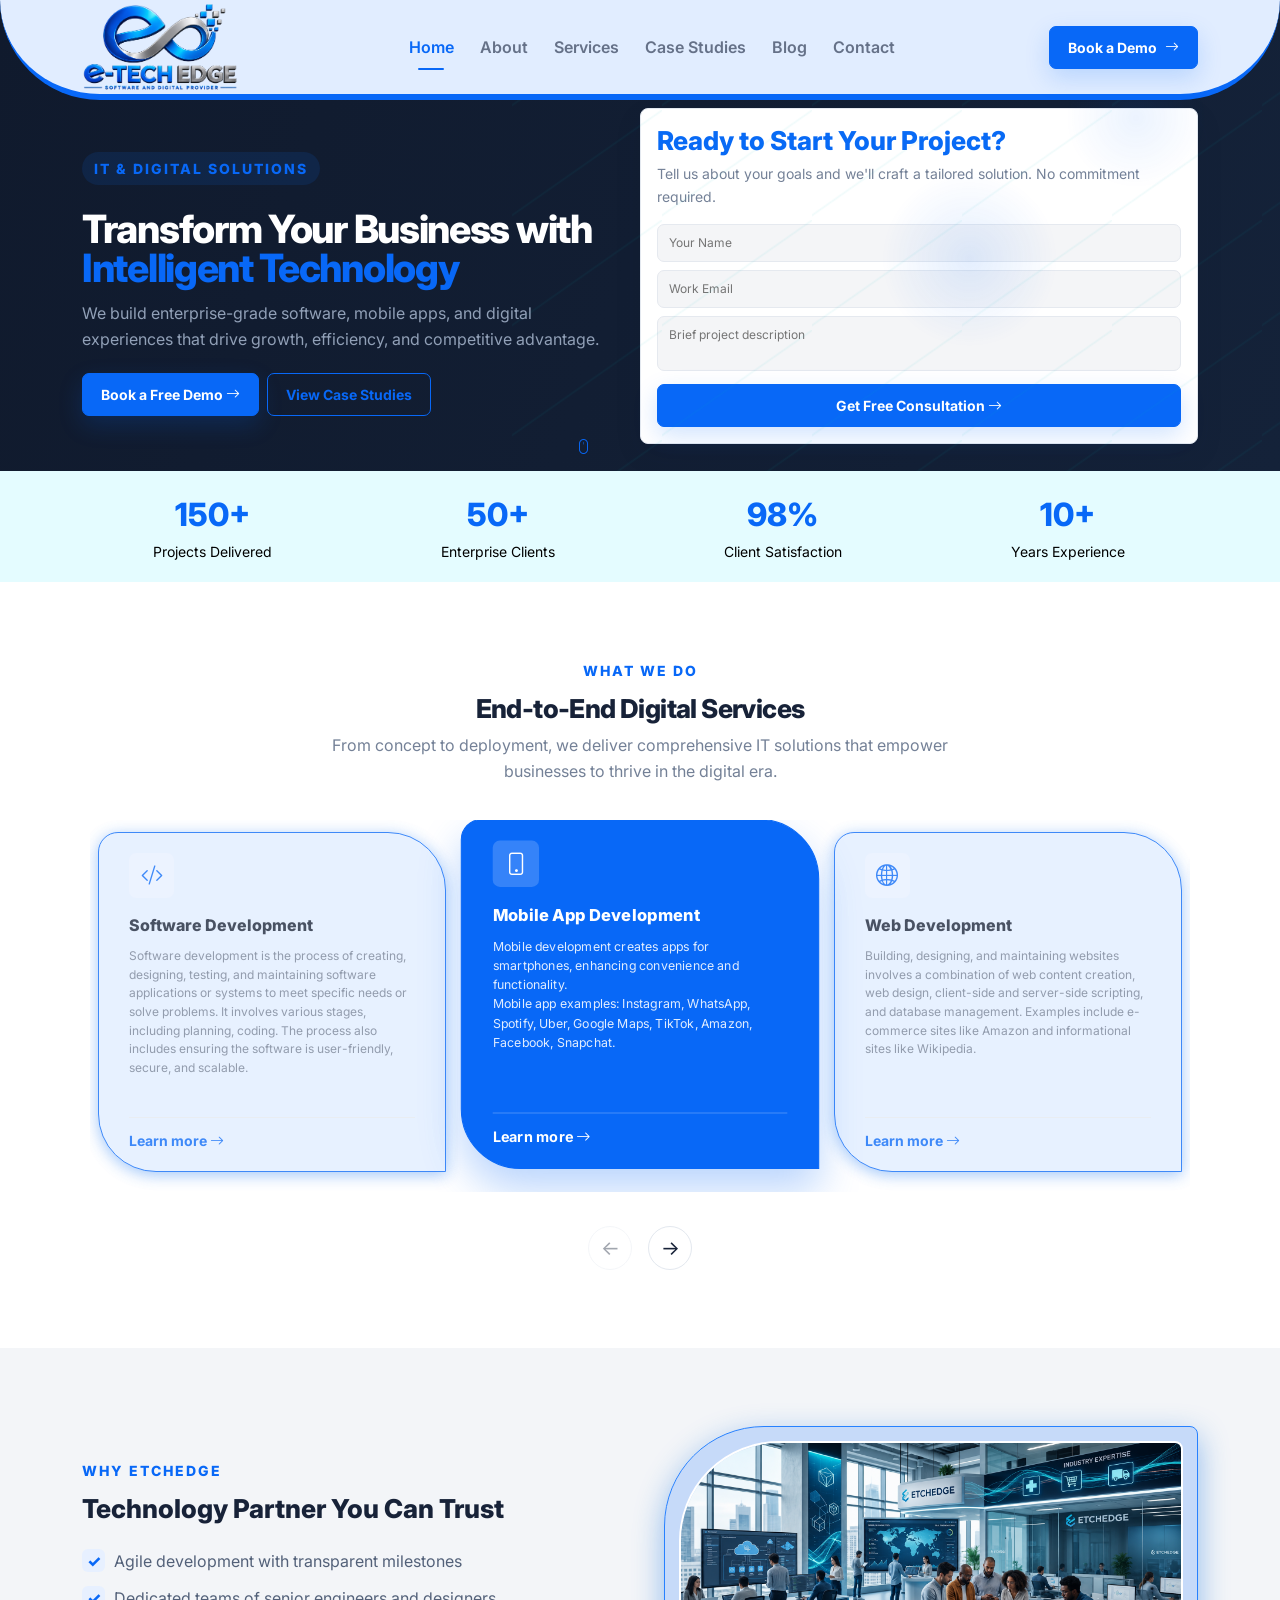
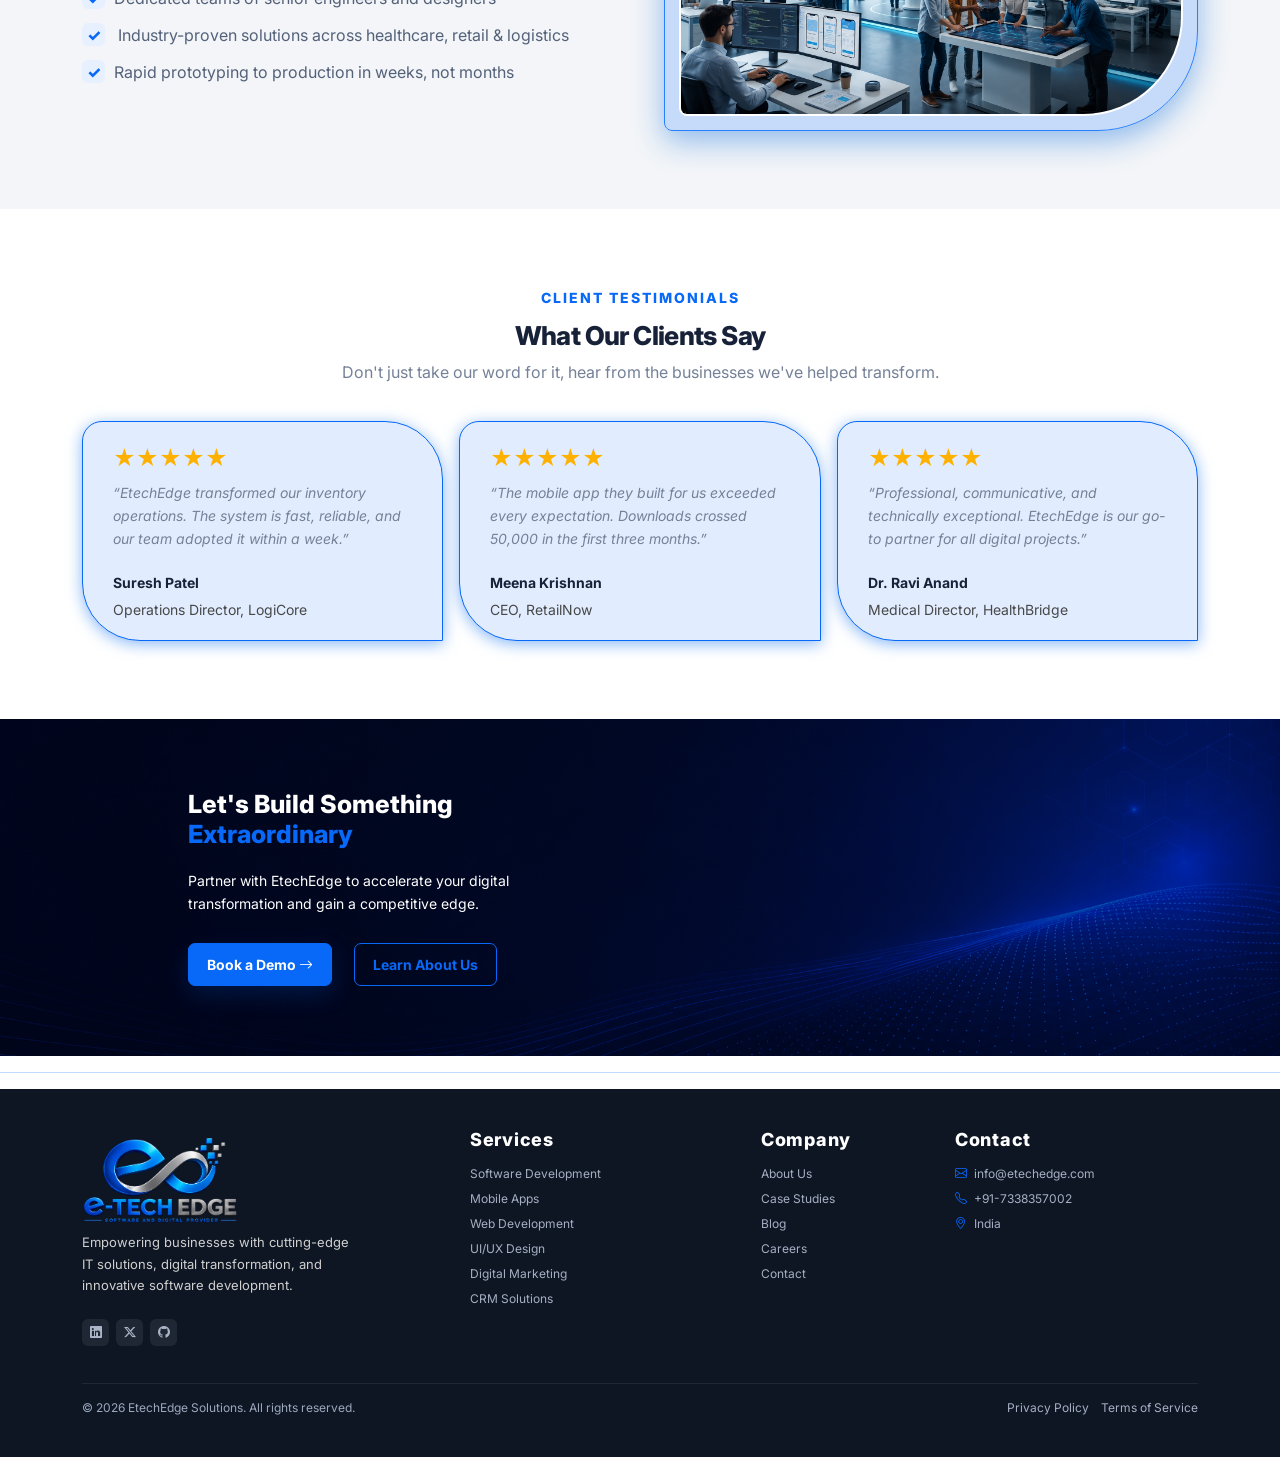
==== commit b4980d3e: "ui change and make carousel" ====
--- a/index.html
+++ b/index.html
@@ -80,7 +80,9 @@
 
     <section class="home-hero">
       <div class="hero-network"></div>
-      <div class="container">
+      <div
+        class="container d-flex flex-column flex-lg-row align-items-center justify-content-between"
+      >
         <div class="hero-copy reveal">
           <span class="eyebrow pill">IT & DIGITAL SOLUTIONS</span>
           <h1>
@@ -104,6 +106,28 @@
           </div>
         </div>
         <div class="scroll-dot"><i class="bi bi-mouse"></i></div>
+        <div class="col-lg-6">
+          <div class="consult-card">
+            <h3>Ready to Start Your Project?</h3>
+            <p>
+              Tell us about your goals and we'll craft a tailored solution. No
+              commitment required.
+            </p>
+            <form class="quick-form">
+              <input required placeholder="Your Name" /><input
+                required
+                type="email"
+                placeholder="Work Email"
+              /><textarea
+                required
+                placeholder="Brief project description"
+              ></textarea
+              ><button class="btn btn-primary-custom w-100">
+                Get Free Consultation <i class="bi bi-arrow-right"></i>
+              </button>
+            </form>
+          </div>
+        </div>
       </div>
     </section>
     <section class="stats-strip">
@@ -135,114 +159,122 @@
             businesses to thrive in the digital era.
           </p>
         </div>
-        <div class="row g-3">
-          <div class="col-md-4">
-            <div class="service-card">
-              <div class="srv-box">
-                <div class="icon-box"><i class="bi bi-code-slash"></i></div>
-              <h3>Software Development</h3>
-              <p>
-                Software development is the process of creating, designing,
-                testing, and maintaining software applications or systems to
-                meet specific needs or solve problems. It involves various
-                stages, including planning, coding, The process also includes
-                ensuring the software is user-friendly, secure, and scalable.
-                Software development is essential in various industries,
-                enabling businesses to automate tasks, improve efficiency, and
-                deliver innovative solutions. It’s used in everything from
-                mobile apps and websites to enterprise systems and embedded
-                software.
-              </p>
-              </div>
-              <a href="services.html"
-                >Learn more <i class="bi bi-arrow-right"></i
-              ></a>
-            </div>
-          </div>
-          <div class="col-md-4">
-            <div class="service-card">
-              <div class="srv-box">
-                <div class="icon-box"><i class="bi bi-phone"></i></div>
-              <h3>Mobile App Development</h3>
-              <p>
-                Mobile development creates apps for smartphones, enhancing
-                convenience and functionality. <br />Mobile app example:-
-                Instagram,WhatsApp, Spotify, Uber, Google Maps, TikTok ,Amazon,
-                Facebook, Snapchat.
-              </p>
-              </div>
-              <a href="services.html"
-                >Learn more <i class="bi bi-arrow-right"></i
-              ></a>
-            </div>
-          </div>
-          <div class="col-md-4">
-            <div class="service-card">
-              <div class="srv-box">
-                <div class="icon-box"><i class="bi bi-globe2"></i></div>
-              <h3>Web Development</h3>
-              <p>
-                Building, designing, and maintaining websites involves a
-                combination of web content creation,web design, client-side and
-                server-side scripting, and database management. Examples of
-                website are e-commerce websites like Amazon, informational
-                websites like Wikipedia, and portfolio websites like those of
-                individual creators showcasing their work.
-              </p>
-              </div>
-              <a href="services.html"
-                >Learn more <i class="bi bi-arrow-right"></i
-              ></a>
-            </div>
-          </div>
-          <div class="col-md-4">
-            <div class="service-card">
-              <div class="srv-box">
-                <div class="icon-box"><i class="bi bi-globe2"></i></div>
-              <h3>CRM Software Development</h3>
-              <p>
-                It is the tool or technique that helps companies make a healthy
-                relationship with their customers by organizing the data.
-              </p>
-              </div>
-              <a href="services.html"
-                >Learn more <i class="bi bi-arrow-right"></i
-              ></a>
-            </div>
-          </div>
-          <div class="col-md-4">
-            <div class="service-card">
-              <div class="srv-box">
-                <div class="icon-box"><i class="bi bi-globe2"></i></div>
-                <h3>UI / UX Designing</h3>
-                <p>
-                  It increases the user experience and customer satisfaction,
-                  which ultimately increases the number of customers, resulting
-                  in the growth of the business.
-                </p>
-              </div>
-              <a href="services.html"
-                >Learn more <i class="bi bi-arrow-right"></i
-              ></a>
-            </div>
-          </div>
-          <div class="col-md-4">
-            <div class="service-card">
-              <div class="srv-box">
-                <div class="icon-box"><i class="bi bi-globe2"></i></div>
-                <h3>Digital Marketing</h3>
-                <p>
-                  It is a strategy that uses multiple channels to attract engage
-                  and convert customers online.
-                </p>
-              </div>
-              <a href="services.html"
-                >Learn more <i class="bi bi-arrow-right"></i
-              ></a>
-            </div>
-          </div>
-        </div>
-        <div class="carousel-arrows"><button>←</button><button>→</button></div>
+
+        <div class="services-carousel-wrapper">
+          <div class="services-carousel-viewport">
+            <div class="services-carousel-track" id="servicesTrack">
+              <!-- Card 1 -->
+              <div class="service-card">
+                <div class="srv-box">
+                  <div class="icon-box"><i class="bi bi-code-slash"></i></div>
+                  <h3>Software Development</h3>
+                  <p>
+                    Software development is the process of creating, designing,
+                    testing, and maintaining software applications or systems to
+                    meet specific needs or solve problems. It involves various
+                    stages, including planning, coding. The process also
+                    includes ensuring the software is user-friendly, secure, and
+                    scalable.
+                  </p>
+                </div>
+                <a href="services.html"
+                  >Learn more <i class="bi bi-arrow-right"></i
+                ></a>
+              </div>
+
+              <!-- Card 2 -->
+              <div class="service-card">
+                <div class="srv-box">
+                  <div class="icon-box"><i class="bi bi-phone"></i></div>
+                  <h3>Mobile App Development</h3>
+                  <p>
+                    Mobile development creates apps for smartphones, enhancing
+                    convenience and functionality.<br />
+                    Mobile app examples: Instagram, WhatsApp, Spotify, Uber,
+                    Google Maps, TikTok, Amazon, Facebook, Snapchat.
+                  </p>
+                </div>
+                <a href="services.html"
+                  >Learn more <i class="bi bi-arrow-right"></i
+                ></a>
+              </div>
+
+              <!-- Card 3 -->
+              <div class="service-card">
+                <div class="srv-box">
+                  <div class="icon-box"><i class="bi bi-globe2"></i></div>
+                  <h3>Web Development</h3>
+                  <p>
+                    Building, designing, and maintaining websites involves a
+                    combination of web content creation, web design, client-side
+                    and server-side scripting, and database management. Examples
+                    include e-commerce sites like Amazon and informational sites
+                    like Wikipedia.
+                  </p>
+                </div>
+                <a href="services.html"
+                  >Learn more <i class="bi bi-arrow-right"></i
+                ></a>
+              </div>
+
+              <!-- Card 4 -->
+              <div class="service-card">
+                <div class="srv-box">
+                  <div class="icon-box"><i class="bi bi-people"></i></div>
+                  <h3>CRM Software Development</h3>
+                  <p>
+                    It is the tool or technique that helps companies make a
+                    healthy relationship with their customers by organizing the
+                    data and streamlining interactions across every touchpoint.
+                  </p>
+                </div>
+                <a href="services.html"
+                  >Learn more <i class="bi bi-arrow-right"></i
+                ></a>
+              </div>
+
+              <!-- Card 5 -->
+              <div class="service-card">
+                <div class="srv-box">
+                  <div class="icon-box"><i class="bi bi-palette"></i></div>
+                  <h3>UI / UX Designing</h3>
+                  <p>
+                    It increases the user experience and customer satisfaction,
+                    which ultimately increases the number of customers,
+                    resulting in the growth of the business through thoughtful,
+                    user-centered design.
+                  </p>
+                </div>
+                <a href="services.html"
+                  >Learn more <i class="bi bi-arrow-right"></i
+                ></a>
+              </div>
+
+              <!-- Card 6 -->
+              <div class="service-card">
+                <div class="srv-box">
+                  <div class="icon-box"><i class="bi bi-megaphone"></i></div>
+                  <h3>Digital Marketing</h3>
+                  <p>
+                    It is a strategy that uses multiple channels to attract,
+                    engage and convert customers online — from SEO and social
+                    media to content marketing and paid campaigns.
+                  </p>
+                </div>
+                <a href="services.html"
+                  >Learn more <i class="bi bi-arrow-right"></i
+                ></a>
+              </div>
+            </div>
+          </div>
+
+          <div class="carousel-arrows">
+            <button type="button" id="servicesPrev" aria-label="Previous">
+              ←
+            </button>
+            <button type="button" id="servicesNext" aria-label="Next">→</button>
+          </div>
+        </div>
       </div>
     </section>
     <section class="section trust-section">
@@ -261,25 +293,12 @@
             </ul>
           </div>
           <div class="col-lg-6">
-            <div class="consult-card">
-              <h3>Ready to Start Your Project?</h3>
-              <p>
-                Tell us about your goals and we'll craft a tailored solution. No
-                commitment required.
-              </p>
-              <form class="quick-form">
-                <input required placeholder="Your Name" /><input
-                  required
-                  type="email"
-                  placeholder="Work Email"
-                /><textarea
-                  required
-                  placeholder="Brief project description"
-                ></textarea
-                ><button class="btn btn-primary-custom w-100">
-                  Get Free Consultation <i class="bi bi-arrow-right"></i>
-                </button>
-              </form>
+            <div class="image-card">
+              <img
+                src="assets/whyEtechedge.png"
+                alt="trust-illustration"
+                class="img-fluid crdimg"
+              />
             </div>
           </div>
         </div>
@@ -291,7 +310,7 @@
           <span class="section-label">CLIENT TESTIMONIALS</span>
           <h2>What Our Clients Say</h2>
           <p>
-            Don't just take our word for it — hear from the businesses we've
+            Don't just take our word for it, hear from the businesses we've
             helped transform.
           </p>
         </div>
@@ -352,7 +371,7 @@
         </div>
       </div>
     </section>
-
+<hr style="color: #0868f7;" />
     <footer class="footer">
       <div class="container">
         <div class="row g-5">
--- a/style.css
+++ b/style.css
@@ -198,7 +198,7 @@
 .scroll-dot {
   position: absolute;
   bottom: 12px;
-  left: 50%;
+  left: 45%;
   color: var(--blue);
   font-size: 15px;
 }
@@ -239,14 +239,14 @@
 .value-card,
 .leader-card {
   height: 100%;
-  border: 1px solid var(--border);
-  border-radius: 7px;
-  background: #fff;
+  border: 1px solid #0868f7;
+  border-radius: 20px 58px 0px;
+  background: #e1edff;
   display: flex;
   flex-direction: column;
   padding: 20px 30px;
-  gap: 14px;
-  box-shadow: 0 3px 15px rgba(20, 35, 55, 0.025);
+  gap: 6px;
+  box-shadow: 0 3px 15px rgb(63 140 243 / 62%);
   transition: 0.25s;
 }
 .service-card:hover,
@@ -289,10 +289,10 @@
   display: block;
   padding-top: 12px;
 }
-.service-card{
+.service-card {
   justify-content: space-between;
 }
-.srv-box{
+.srv-box {
   display: flex;
   flex-direction: column;
   gap: 12px;
@@ -326,7 +326,7 @@
   list-style: none;
 }
 .check-list li {
-  font-size: 12px;
+  font-size: 16px;
   margin: 13px 0;
   color: #536179;
 }
@@ -351,12 +351,13 @@
   box-shadow: 0 10px 30px rgba(20, 35, 55, 0.07);
 }
 .consult-card h3 {
-  font-size: 13px;
+  font-size: 26px;
   font-weight: 800;
   margin: 0 0 5px;
+  color: #086af5;
 }
 .consult-card p {
-  font-size: 8px;
+  font-size: 14px;
 }
 .consult-card input,
 .consult-card textarea {
@@ -365,16 +366,27 @@
   background: #f4f5f7;
   border-radius: 7px;
   padding: 9px 11px;
-  font-size: 9px;
+  font-size: 12px;
   margin-bottom: 8px;
 }
 .consult-card textarea {
   height: 55px;
   resize: none;
 }
+.image-card {
+  background: #0868f730;
+  border: 1px solid #2781ff;
+  padding: 14px;
+  border-radius: 100px 8px;
+  box-shadow: 0 10px 30px rgb(23 116 223 / 46%);
+}
+.crdimg {
+  border-radius: 100px 8px;
+  border: 2px solid #ffffff;
+}
 .testimonial-card b {
-  color: var(--blue);
-  font-size: 16px;
+  color: #ffb101;
+  font-size: 22px;
 }
 .testimonial-card p {
   font-size: 14px;
@@ -384,23 +396,28 @@
 .testimonial-card strong,
 .testimonial-card small {
   display: block;
-  font-size: 12px;
+  font-size: 14px;
 }
 .testimonial-card small {
-  color: #8993a5;
+  color: #484848;
 }
 
 section.cta-sec {
-  padding: 30px 0;
-  background: linear-gradient(110deg, #111b2f, #243452);
+  padding: 30px 30px 30px 70px;
+  background-image: url(assets/ctaimg.png);
+  background-color: #3361a9;
+  background-repeat: no-repeat;
+  background-position: center center;
+  background-size: cover;
+  background-blend-mode: multiply;
+  background-size: cover;
   align-items: center;
   display: flex;
   flex-direction: column;
 }
 .int-div {
   width: 80%;
-  align-items: center;
-  text-align: center;
+  text-align: left;
   justify-content: center;
   display: flex;
   flex-direction: column;
@@ -1143,3 +1160,129 @@
     gap: 18px;
   }
 }
+
+/* ===== Services Carousel ===== */
+.services-carousel-wrapper {
+  position: relative;
+  max-width: 1100px;
+  margin: 0 auto;
+}
+
+.services-carousel-viewport {
+  overflow: hidden;
+  padding: 12px 8px 20px;
+}
+
+.services-carousel-track {
+  display: flex;
+  gap: 20px;
+  transition: transform 0.45s cubic-bezier(0.25, 0.8, 0.25, 1);
+  will-change: transform;
+}
+
+/* Each card takes exactly 1/3 of the viewport (minus gaps) */
+.services-carousel-track .service-card {
+  flex: 0 0 calc((100% - 40px) / 3); /* 3 cards + 2 gaps of 20px */
+  min-width: 0;
+  height: auto;
+  min-height: 340px;
+}
+
+/* Center (active) card highlight */
+.services-carousel-track .service-card.is-center {
+  background: var(--blue);
+  border-color: var(--blue);
+  color: #fff;
+  transform: translateY(-8px) scale(1.03);
+  box-shadow: 0 20px 40px rgba(8, 104, 247, 0.28);
+  z-index: 2;
+}
+
+.services-carousel-track .service-card.is-center .icon-box {
+  background: rgba(255, 255, 255, 0.18);
+  color: #fff;
+}
+
+.services-carousel-track .service-card.is-center h3 {
+  color: #fff;
+}
+
+.services-carousel-track .service-card.is-center p {
+  color: rgba(255, 255, 255, 0.88);
+}
+
+.services-carousel-track .service-card.is-center a {
+  color: #fff;
+  border-top-color: rgba(255, 255, 255, 0.25);
+}
+
+.services-carousel-track .service-card.is-center a:hover {
+  opacity: 0.85;
+}
+
+/* Slightly dim the side cards */
+.services-carousel-track .service-card:not(.is-center) {
+  opacity: 0.78;
+}
+
+.services-carousel-track .service-card:not(.is-center):hover {
+  opacity: 1;
+}
+
+/* Arrows */
+.carousel-arrows {
+  display: flex;
+  justify-content: center;
+  gap: 10px;
+  margin-top: 8px;
+}
+
+.carousel-arrows button {
+  border: 1px solid var(--border);
+  background: #fff;
+  width: 44px;
+  height: 44px;
+  border-radius: 50%;
+  color: var(--text);
+  font-size: 20px;
+  cursor: pointer;
+  transition: 0.2s;
+  display: flex;
+  align-items: center;
+  justify-content: center;
+}
+
+.carousel-arrows button:hover {
+  background: var(--blue);
+  border-color: var(--blue);
+  color: #fff;
+  transform: translateY(-2px);
+  box-shadow: 0 8px 18px rgba(8, 104, 247, 0.25);
+}
+
+.carousel-arrows button:disabled {
+  opacity: 0.4;
+  cursor: not-allowed;
+  transform: none;
+  box-shadow: none;
+}
+
+/* Responsive */
+@media (max-width: 991px) {
+  .services-carousel-track .service-card {
+    flex: 0 0 calc((100% - 20px) / 2); /* 2 cards on tablet */
+  }
+}
+
+@media (max-width: 767px) {
+  .services-carousel-track {
+    gap: 14px;
+  }
+  .services-carousel-track .service-card {
+    flex: 0 0 85%; /* almost full width on mobile */
+    min-height: 300px;
+  }
+  .services-carousel-track .service-card.is-center {
+    transform: translateY(-4px) scale(1.02);
+  }
+}
